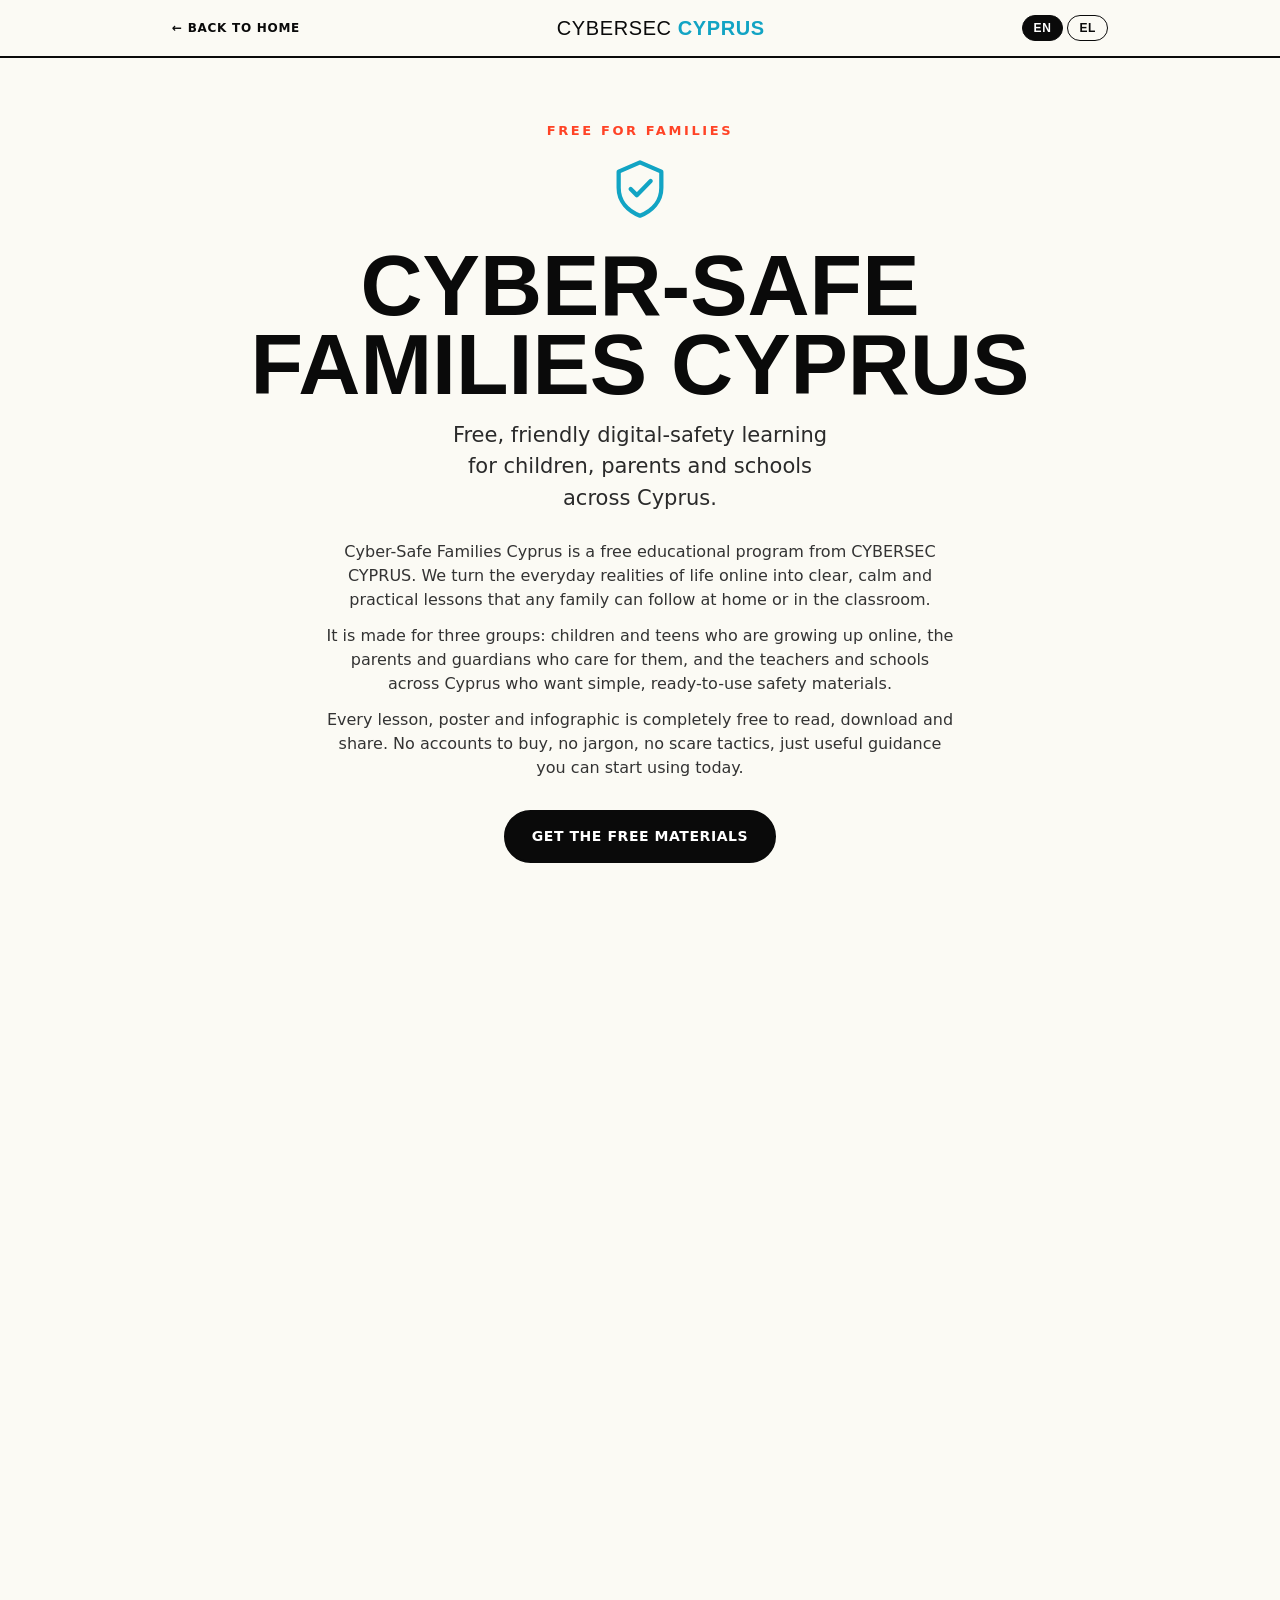
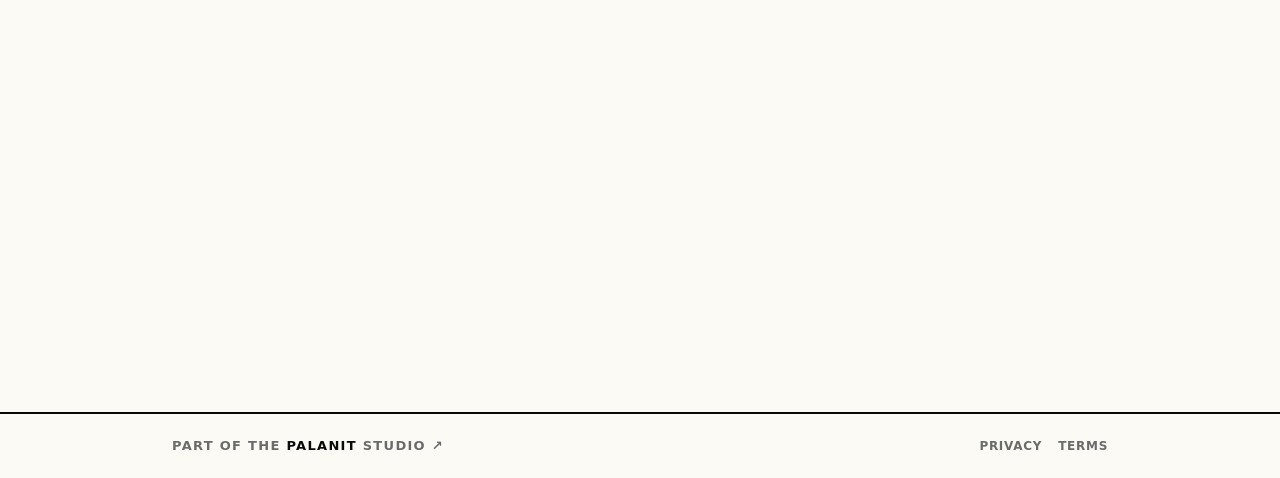
==== academy.html @ e9daa19e "Add 'Cyber-Safe Families Cyprus' education hub (EN + EL) + thin entry button - new /academy.html: a " ====
<!DOCTYPE html>
<html lang="en">
<head>
  <meta charset="UTF-8" />
  <meta name="viewport" content="width=device-width, initial-scale=1.0" />
  <meta http-equiv="Content-Security-Policy" content="default-src 'self'; script-src 'self'; style-src 'self' https://fonts.googleapis.com; font-src https://fonts.gstatic.com; img-src 'self' data:; connect-src 'self'; base-uri 'self'; form-action 'self'; frame-ancestors 'none'; object-src 'none'" />
  <meta name="referrer" content="strict-origin-when-cross-origin" />
  <title>Cyber-Safety for Kids &amp; Parents — CYBERSEC CYPRUS</title>
  <meta name="description" content="A free digital-safety learning hub for families in Cyprus by CYBERSEC CYPRUS: lessons, posters and infographics on cyberbullying, online grooming, digital footprint and protecting children online — in English and Greek." />
  <link rel="canonical" href="https://cybersec.cy/academy.html" />
  <meta name="robots" content="index, follow" />
  <meta property="og:title" content="Cyber-Safety for Kids & Parents — CYBERSEC CYPRUS" />
  <meta property="og:description" content="Free digital-safety lessons and materials for children, parents and schools in Cyprus." />
  <meta property="og:type" content="website" />
  <meta property="og:url" content="https://cybersec.cy/academy.html" />
  <link rel="icon" href="/favicon.svg" type="image/svg+xml" />
  <meta name="theme-color" content="#fbfaf4" />
  <link rel="preconnect" href="https://fonts.googleapis.com" />
  <link rel="preconnect" href="https://fonts.gstatic.com" crossorigin />
  <link href="https://fonts.googleapis.com/css2?family=Anton&family=Space+Grotesk:wght@400;500;700&display=swap" rel="stylesheet" />
  <link rel="stylesheet" href="academy.css" />
</head>
<body class="academy">

  <header class="ac-top">
    <div class="ac-top__inner">
      <a class="ac-back" href="/">← <span data-ac="nav.back">Back to home</span></a>
      <span class="ac-brand">CYBERSEC <b>CYPRUS</b></span>
      <div class="ac-lang" role="group" aria-label="Language">
        <button type="button" data-setlang="en" class="is-active">EN</button>
        <button type="button" data-setlang="el">EL</button>
      </div>
    </div>
  </header>

  <main>
    <!-- HERO -->
    <section class="ac-hero reveal in">
      <div class="wrap">
        <p class="ac-eyebrow" data-ac="nav.eyebrow">Free for families</p>
        <svg class="ac-shield" viewBox="0 0 24 24" fill="none" stroke="currentColor" stroke-width="1.6" stroke-linecap="round" stroke-linejoin="round" aria-hidden="true"><path d="M12 2l8 3.5v6c0 5.2-3.5 8.7-8 10.5-4.5-1.8-8-5.3-8-10.5v-6L12 2z"/><path d="M8.5 12l2.3 2.3L16 9"/></svg>
        <h1 class="ac-title" data-ac="programName">Cyber-Safety for Kids &amp; Parents</h1>
        <p class="ac-tagline" data-ac="tagline"></p>
        <div class="ac-intro" data-ac-paras="intro"></div>
        <div class="ac-cta-row">
          <a class="btn-primary" href="#join" data-ac="cta.heroButton">Get the free materials</a>
        </div>
      </div>
    </section>

    <!-- KIDS -->
    <section class="ac-sec ac-sec--kids reveal" id="kids">
      <div class="wrap">
        <p class="ac-tag">01 · <span data-ac="kids.tag">For children</span></p>
        <h2 class="ac-h2" data-ac="kids.title"></h2>
        <p class="ac-lead" data-ac="kids.intro"></p>
        <ul class="ac-modules" data-ac-modules="kids"></ul>
      </div>
    </section>

    <!-- PARENTS -->
    <section class="ac-sec ac-sec--parents reveal" id="parents">
      <div class="wrap">
        <p class="ac-tag">02 · <span data-ac="parents.tag">For parents</span></p>
        <h2 class="ac-h2" data-ac="parents.title"></h2>
        <p class="ac-lead" data-ac="parents.intro"></p>
        <ul class="ac-modules" data-ac-modules="parents"></ul>
      </div>
    </section>

    <!-- MATERIALS -->
    <section class="ac-sec ac-sec--materials reveal" id="materials">
      <div class="wrap">
        <p class="ac-tag">03 · <span data-ac="materials.tag">Free downloads</span></p>
        <h2 class="ac-h2" data-ac="materials.title"></h2>
        <p class="ac-lead" data-ac="materials.intro"></p>
        <div class="ac-cards" data-ac-cards="materials"></div>
      </div>
    </section>

    <!-- RESOURCES -->
    <section class="ac-sec ac-sec--resources reveal" id="resources">
      <div class="wrap">
        <p class="ac-tag">04 · <span data-ac="resources.tag">Help &amp; resources</span></p>
        <h2 class="ac-h2" data-ac="resources.title"></h2>
        <p class="ac-lead" data-ac="resources.intro"></p>
        <ul class="ac-res" data-ac-resources="resources"></ul>
      </div>
    </section>

    <!-- CTA STRIP -->
    <section class="ac-sec ac-sec--cta reveal">
      <div class="wrap">
        <h2 class="ac-h2" data-ac="cta.title"></h2>
        <p class="ac-lead" data-ac="cta.text"></p>
        <div class="ac-cta-row"><a class="btn-primary" href="#join" data-ac="cta.button">Request the materials</a></div>
      </div>
    </section>

    <!-- JOIN / FORM -->
    <section class="ac-sec ac-sec--join reveal" id="join">
      <div class="wrap">
        <p class="ac-tag" data-ac="form.tag">Get involved</p>
        <h2 class="ac-h2" data-ac="form.title"></h2>
        <p class="ac-lead" data-ac="form.intro"></p>

        <form class="ac-form" id="acForm" novalidate>
          <div class="ac-field">
            <label for="acName" data-ac="form.nameLabel"></label>
            <input id="acName" name="name" type="text" required autocomplete="name" />
          </div>
          <div class="ac-field">
            <label for="acEmail" data-ac="form.emailLabel"></label>
            <input id="acEmail" name="email" type="email" required autocomplete="email" />
          </div>
          <div class="ac-field">
            <label for="acRole" data-ac="form.roleLabel"></label>
            <select id="acRole" name="role" data-ac-options="form.roleOptions"></select>
          </div>
          <div class="ac-field">
            <label for="acMsg" data-ac="form.messageLabel"></label>
            <textarea id="acMsg" name="message"></textarea>
          </div>
          <label class="ac-consent">
            <input id="acConsent" type="checkbox" required />
            <span><span data-ac="form.consent"></span> <a href="/privacy.html" data-ac="ui.privacyPolicy">Privacy Policy</a></span>
          </label>
          <button class="ac-submit" type="submit" data-ac="form.submit"></button>
        </form>

        <div class="ac-success" id="acSuccess" hidden role="status" aria-live="polite">
          <h3 data-ac="form.successTitle"></h3>
          <p data-ac="form.successText"></p>
        </div>
      </div>
    </section>
  </main>

  <footer class="ac-foot">
    <div class="wrap ac-foot__inner">
      <a class="studio" id="acFootLink" href="https://palanit.com" target="_blank" rel="noopener">Part of the <strong>PALANIT</strong> studio ↗</a>
      <nav class="ac-foot__links">
        <a href="/privacy.html" data-ac="ui.privacy">Privacy</a>
        <a href="/terms.html" data-ac="ui.terms">Terms</a>
      </nav>
    </div>
  </footer>

  <script src="academy-data.js"></script>
  <script src="academy.js"></script>
</body>
</html>
---- academy.css ----
/* ===================================================================
   CYBERSEC CYPRUS — Cyber-Safety for Kids & Parents (academy page)
   Light, friendly theme. Shares PALANIT typography + accent palette.
   =================================================================== */
:root {
  --ink: #0a0a0a; --paper: #ffffff; --warm: #fbfaf4;
  --lime: #cdf546; --pop: #ff4326; --sea: #12a4c4; --muted: #6b6b6b;
  --line: rgba(10,10,10,.12);
  --maxw: 980px;
}
* { margin: 0; padding: 0; box-sizing: border-box; }
html { scroll-behavior: smooth; }
body.academy {
  font-family: "Space Grotesk", system-ui, sans-serif;
  background: var(--warm); color: var(--ink);
  -webkit-font-smoothing: antialiased; line-height: 1.5;
}
::selection { background: var(--lime); color: var(--ink); }
a { color: inherit; text-decoration: none; }
.wrap { max-width: var(--maxw); margin: 0 auto; padding: 0 22px; width: 100%; }
.display { font-family: "Anton", sans-serif; text-transform: uppercase; }

/* ---------- TOP BAR ---------- */
.ac-top {
  position: sticky; top: 0; z-index: 40;
  background: rgba(251,250,244,.9); backdrop-filter: blur(8px);
  border-bottom: 2px solid var(--ink);
}
.ac-top__inner {
  max-width: var(--maxw); margin: 0 auto; padding: 0 22px;
  height: 56px; display: flex; align-items: center; justify-content: space-between; gap: 12px;
}
.ac-back { font-size: 12px; font-weight: 700; text-transform: uppercase; letter-spacing: .06em; transition: color .2s; }
.ac-back:hover { color: var(--pop); }
.ac-brand { font-family: "Anton", sans-serif; font-size: 20px; letter-spacing: .03em; text-transform: uppercase; }
.ac-brand b { color: var(--sea); }
.ac-lang { display: flex; gap: 4px; }
.ac-lang button {
  border: 1.5px solid var(--ink); background: transparent; color: var(--ink);
  font: 700 12px "Space Grotesk", sans-serif; letter-spacing: .05em;
  padding: 5px 11px; border-radius: 999px; cursor: pointer; transition: background .2s, color .2s;
}
.ac-lang button.is-active { background: var(--ink); color: var(--paper); }
.ac-lang button:not(.is-active):hover { background: rgba(10,10,10,.08); }

/* ---------- HERO ---------- */
.ac-hero { padding: clamp(44px,7vh,84px) 0 clamp(28px,5vh,52px); text-align: center; }
.ac-eyebrow { font-size: 13px; font-weight: 700; letter-spacing: .2em; text-transform: uppercase; color: var(--pop); margin-bottom: 16px; }
.ac-shield { width: 64px; height: 64px; margin: 0 auto 18px; color: var(--sea); }
.ac-title { font-family: "Anton", sans-serif; text-transform: uppercase; line-height: .92; font-size: clamp(38px,8vw,86px); }
.ac-title .hl { color: var(--pop); }
.ac-tagline { margin: 16px auto 0; max-width: 30ch; font-size: clamp(17px,2.4vw,21px); font-weight: 500; color: #2a2a2a; }
.ac-intro { max-width: 62ch; margin: 26px auto 0; }
.ac-intro p { margin: 0 auto 12px; font-size: 16px; color: #333; }
.ac-cta-row { margin-top: 30px; }

.btn-primary {
  display: inline-flex; align-items: center; gap: 9px;
  background: var(--ink); color: var(--paper);
  font-weight: 700; text-transform: uppercase; letter-spacing: .04em; font-size: 14px;
  padding: 14px 26px; border-radius: 999px; border: 2px solid var(--ink);
  cursor: pointer; transition: background .2s, color .2s, transform .2s;
}
.btn-primary:hover { background: var(--lime); color: var(--ink); transform: translateY(-2px); }

/* ---------- SECTIONS ---------- */
.ac-sec { padding: clamp(34px,6vh,64px) 0; border-top: 2px solid var(--ink); }
.ac-sec--kids { background: #fff; }
.ac-sec--parents { background: var(--warm); }
.ac-sec--materials { background: #fff; }
.ac-sec--resources { background: var(--warm); }
.ac-sec--cta { background: var(--lime); text-align: center; }
.ac-sec--cta .ac-lead { margin-left: auto; margin-right: auto; color: #1a1a1a; }
.ac-sec--cta .btn-primary:hover { background: var(--paper); }
.ac-sec--join { background: var(--ink); color: var(--paper); }
.ac-tag { font-size: 12px; font-weight: 700; letter-spacing: .16em; text-transform: uppercase; color: var(--sea); margin-bottom: 10px; }
.ac-sec--join .ac-tag { color: var(--lime); }
.ac-h2 { font-family: "Anton", sans-serif; text-transform: uppercase; line-height: .95; font-size: clamp(28px,5.2vw,52px); }
.ac-lead { max-width: 60ch; margin-top: 12px; font-size: 16px; color: #333; }
.ac-sec--join .ac-lead { color: #cfcfcf; }

/* ---------- MODULE ACCORDION ---------- */
.ac-modules { list-style: none; margin-top: 26px; border-top: 1.5px solid var(--line); }
.ac-mod { border-bottom: 1.5px solid var(--line); }
.ac-mod__head {
  width: 100%; display: flex; align-items: center; gap: 14px;
  background: none; border: none; cursor: pointer; text-align: left;
  padding: 18px 4px; color: var(--ink); transition: color .2s;
}
.ac-mod__head:hover { color: var(--pop); }
.ac-mod__num { font-family: "Anton", sans-serif; font-size: 15px; color: var(--sea); min-width: 28px; }
.ac-mod__name { flex: 1; font-size: clamp(15px,2.4vw,18px); font-weight: 700; line-height: 1.3; }
.ac-mod__chev { flex-shrink: 0; color: var(--muted); transition: transform .3s cubic-bezier(.22,1,.36,1); }
.ac-mod.open .ac-mod__chev { transform: rotate(90deg); }
.ac-mod.open .ac-mod__name { color: var(--pop); }
.ac-mod__detail { display: grid; grid-template-rows: 0fr; transition: grid-template-rows .35s cubic-bezier(.22,1,.36,1); }
.ac-mod.open .ac-mod__detail { grid-template-rows: 1fr; }
.ac-mod__detailInner { overflow: hidden; }
.ac-mod__desc { padding: 0 4px 20px 42px; font-size: 15px; color: #3a3a3a; max-width: 70ch; }

/* ---------- MATERIAL CARDS ---------- */
.ac-cards { margin-top: 26px; display: grid; grid-template-columns: repeat(auto-fit, minmax(240px,1fr)); gap: 18px; }
.ac-card {
  display: flex; flex-direction: column; gap: 10px;
  background: var(--warm); border: 2px solid var(--ink); border-radius: 16px;
  padding: 20px; transition: transform .25s cubic-bezier(.22,1,.36,1), box-shadow .25s;
}
.ac-card:hover { transform: translateY(-4px); box-shadow: 6px 6px 0 var(--ink); }
.ac-card__ico { width: 30px; height: 30px; color: var(--sea); }
.ac-card__title { font-weight: 700; font-size: 17px; }
.ac-card__desc { font-size: 14px; color: #444; flex: 1; }
.ac-card__cta { margin-top: 4px; font-size: 12px; font-weight: 700; letter-spacing: .06em; text-transform: uppercase; color: var(--pop); }
.ac-card__cta::after { content: " →"; }

/* ---------- RESOURCES ---------- */
.ac-res { list-style: none; margin-top: 24px; display: grid; gap: 14px; }
.ac-res li {
  display: flex; flex-wrap: wrap; align-items: baseline; gap: 6px 14px;
  padding: 16px 18px; background: #fff; border: 1.5px solid var(--line); border-radius: 14px;
}
.ac-res__name { font-weight: 700; font-size: 16px; width: 100%; }
.ac-res__meta { width: 100%; font-size: 14px; color: #333; line-height: 1.65; word-break: break-word; }
.ac-res__contact { font-weight: 700; color: var(--sea); }
.ac-res__contact:hover { color: var(--pop); }
.ac-res__note { width: 100%; font-size: 14px; color: var(--muted); }

/* ---------- FORM ---------- */
.ac-form { margin-top: 26px; max-width: 560px; display: grid; gap: 14px; }
.ac-field { display: grid; gap: 6px; }
.ac-field label { font-size: 13px; font-weight: 700; letter-spacing: .03em; }
.ac-field input, .ac-field select, .ac-field textarea {
  font: 400 15px "Space Grotesk", sans-serif;
  background: #161616; color: #fff; border: 1.5px solid rgba(255,255,255,.22);
  border-radius: 10px; padding: 11px 13px; width: 100%;
}
.ac-field textarea { resize: vertical; min-height: 90px; }
.ac-field input:focus, .ac-field select:focus, .ac-field textarea:focus {
  outline: none; border-color: var(--lime);
}
.ac-field input.invalid, .ac-field select.invalid { border-color: var(--pop); }
.ac-consent { display: flex; align-items: flex-start; gap: 9px; font-size: 13px; color: #cfcfcf; }
.ac-consent input { width: 16px; height: 16px; margin-top: 2px; accent-color: var(--lime); flex-shrink: 0; }
.ac-consent a { color: var(--lime); font-weight: 700; }
.ac-submit {
  justify-self: start; margin-top: 4px;
  background: var(--lime); color: var(--ink); border: 2px solid var(--lime);
  font: 700 14px "Space Grotesk", sans-serif; text-transform: uppercase; letter-spacing: .05em;
  padding: 13px 28px; border-radius: 999px; cursor: pointer; transition: transform .2s, box-shadow .2s;
}
.ac-submit:hover { transform: translateY(-2px); box-shadow: 5px 5px 0 rgba(255,255,255,.18); }
.ac-success {
  margin-top: 24px; max-width: 560px; padding: 24px;
  background: #161616; border: 2px solid var(--lime); border-radius: 16px;
}
.ac-success h3 { font-family: "Anton", sans-serif; text-transform: uppercase; font-size: 24px; color: var(--lime); }
.ac-success p { margin-top: 8px; color: #e8e8e8; font-size: 15px; }
[hidden] { display: none !important; }

/* ---------- FOOTER ---------- */
.ac-foot { border-top: 2px solid var(--ink); padding: 22px 0; }
.ac-foot__inner { display: flex; flex-wrap: wrap; align-items: center; justify-content: space-between; gap: 10px; }
.ac-foot a.studio { font-size: 13px; font-weight: 700; text-transform: uppercase; letter-spacing: .1em; color: var(--muted); }
.ac-foot a.studio strong { color: var(--ink); }
.ac-foot a.studio:hover, .ac-foot a.studio:hover strong { color: var(--pop); }
.ac-foot__links { display: flex; gap: 16px; }
.ac-foot__links a { font-size: 12px; font-weight: 700; text-transform: uppercase; letter-spacing: .06em; color: var(--muted); }
.ac-foot__links a:hover { color: var(--pop); }

/* ---------- REVEAL ---------- */
.reveal { opacity: 0; transform: translateY(30px); transition: opacity .7s cubic-bezier(.22,1,.36,1), transform .7s cubic-bezier(.22,1,.36,1); }
.reveal.in { opacity: 1; transform: none; }

@media (prefers-reduced-motion: reduce) {
  html { scroll-behavior: auto; }
  .reveal { opacity: 1 !important; transform: none !important; transition: none; }
  * { transition: none !important; }
}
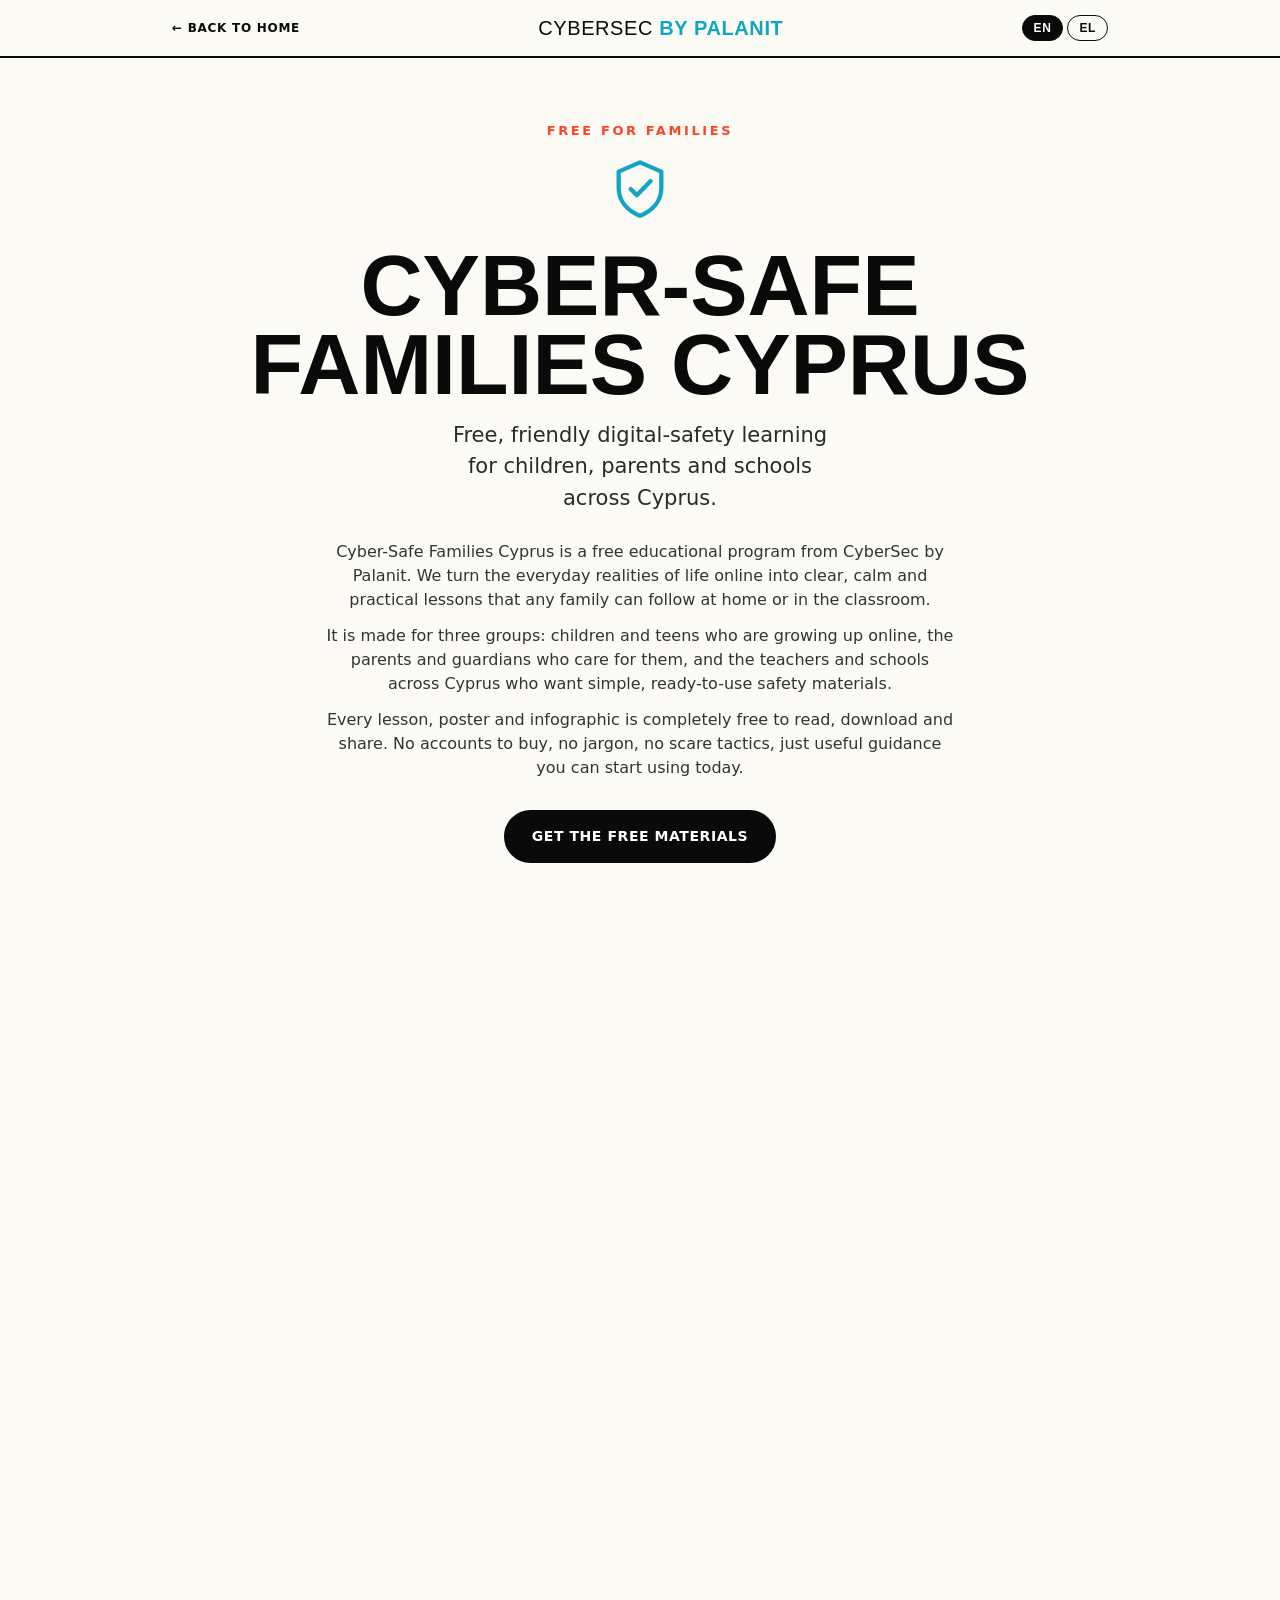
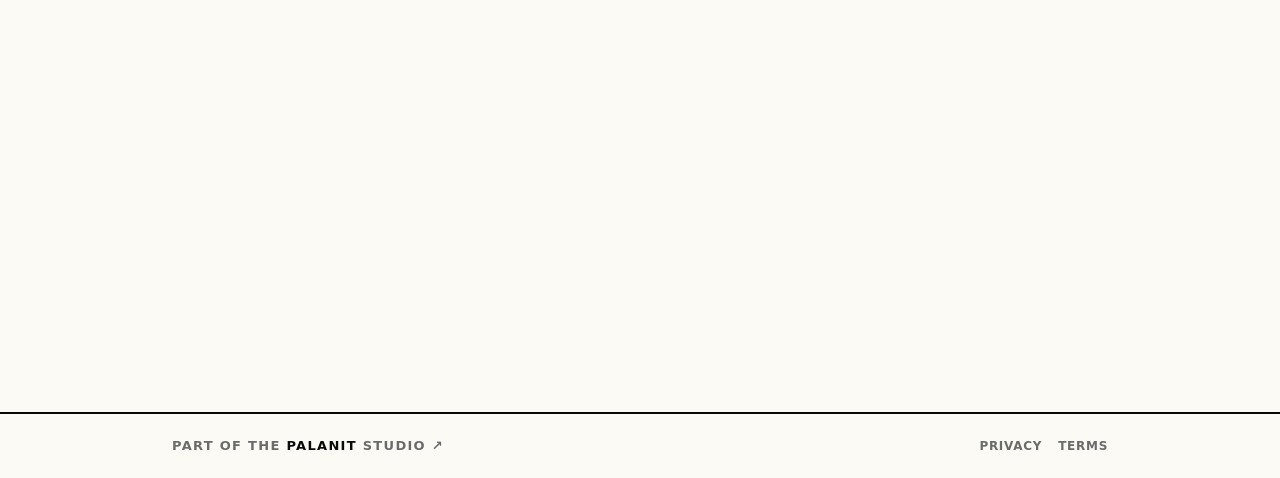
==== commit 8a40440f: "Rebrand to 'CyberSec by Palanit' in SEO/titles + add raster favicons - title, meta description, Open" ====
--- a/academy.html
+++ b/academy.html
@@ -5,11 +5,11 @@
   <meta name="viewport" content="width=device-width, initial-scale=1.0" />
   <meta http-equiv="Content-Security-Policy" content="default-src 'self'; script-src 'self'; style-src 'self' https://fonts.googleapis.com; font-src https://fonts.gstatic.com; img-src 'self' data:; connect-src 'self'; base-uri 'self'; form-action 'self'; frame-ancestors 'none'; object-src 'none'" />
   <meta name="referrer" content="strict-origin-when-cross-origin" />
-  <title>Cyber-Safety for Kids &amp; Parents — CYBERSEC CYPRUS</title>
-  <meta name="description" content="A free digital-safety learning hub for families in Cyprus by CYBERSEC CYPRUS: lessons, posters and infographics on cyberbullying, online grooming, digital footprint and protecting children online — in English and Greek." />
+  <title>Cyber-Safety for Kids &amp; Parents — CyberSec by Palanit</title>
+  <meta name="description" content="A free digital-safety learning hub for families in Cyprus by CyberSec by Palanit: lessons, posters and infographics on cyberbullying, online grooming, digital footprint and protecting children online — in English and Greek." />
   <link rel="canonical" href="https://cybersec.cy/academy.html" />
   <meta name="robots" content="index, follow" />
-  <meta property="og:title" content="Cyber-Safety for Kids & Parents — CYBERSEC CYPRUS" />
+  <meta property="og:title" content="Cyber-Safety for Kids & Parents — CyberSec by Palanit" />
   <meta property="og:description" content="Free digital-safety lessons and materials for children, parents and schools in Cyprus." />
   <meta property="og:type" content="website" />
   <meta property="og:url" content="https://cybersec.cy/academy.html" />
@@ -25,7 +25,7 @@
   <header class="ac-top">
     <div class="ac-top__inner">
       <a class="ac-back" href="/">← <span data-ac="nav.back">Back to home</span></a>
-      <span class="ac-brand">CYBERSEC <b>CYPRUS</b></span>
+      <span class="ac-brand">CyberSec <b>by Palanit</b></span>
       <div class="ac-lang" role="group" aria-label="Language">
         <button type="button" data-setlang="en" class="is-active">EN</button>
         <button type="button" data-setlang="el">EL</button>
--- a/academy.css
+++ b/academy.css
@@ -109,8 +109,9 @@
 .ac-card__ico { width: 30px; height: 30px; color: var(--sea); }
 .ac-card__title { font-weight: 700; font-size: 17px; }
 .ac-card__desc { font-size: 14px; color: #444; flex: 1; }
-.ac-card__cta { margin-top: 4px; font-size: 12px; font-weight: 700; letter-spacing: .06em; text-transform: uppercase; color: var(--pop); }
-.ac-card__cta::after { content: " →"; }
+.ac-card__cta { margin-top: 4px; display: inline-flex; align-items: center; gap: 6px; font-size: 12px; font-weight: 700; letter-spacing: .06em; text-transform: uppercase; color: var(--pop); }
+.ac-card__cta .ac-arrow { width: 14px; height: 14px; transition: transform .2s ease; }
+.ac-card:hover .ac-card__cta .ac-arrow { transform: translateX(3px); }
 
 /* ---------- RESOURCES ---------- */
 .ac-res { list-style: none; margin-top: 24px; display: grid; gap: 14px; }
